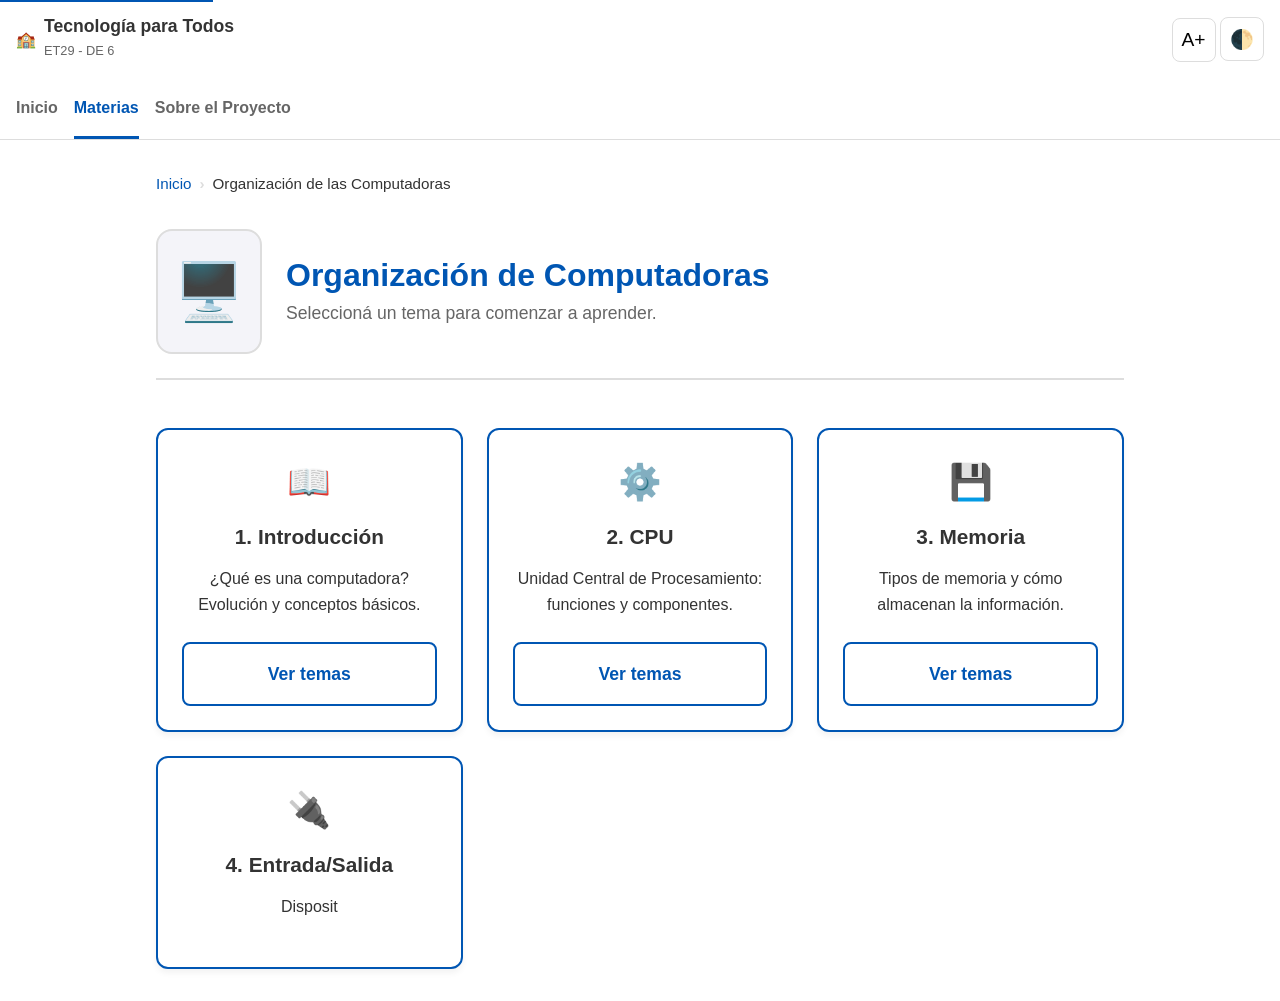
==== mat-OC.html @ 17945e08 "materia: Organización de las computadoras" ====
<!DOCTYPE html>
<html lang="es">
<head>
    <meta charset="UTF-8">
    <meta name="viewport" content="width=device-width, initial-scale=1.0">
    <title>Organización de las Computadoras - ET29</title>
    
    <link rel="stylesheet" href="css/style.css">
    <link rel="stylesheet" href="css/materias.css">
    
    <meta name="description" content="Aprende sobre la arquitectura básica y el funcionamiento interno de las computadoras.">
    <script src="js/main.js" defer></script>
</head>
<body>

    <a href="#contenido-principal" class="saltar-contenido">Saltar al contenido principal</a>

    <header class="encabezado-principal">
        <div class="contenedor-header">
            <a href="index.html" class="logo" aria-label="Inicio - Tecnología para Todos">
                <span class="logo-icono" aria-hidden="true">🏫</span>
                <div class="logo-texto">
                    <strong>Tecnología para Todos</strong>
                    <span>ET29 - DE 6</span>
                </div>
            </a>
            <div class="controles-accesibilidad">
                <button class="btn-accesibilidad" aria-label="Aumentar tamaño de texto" title="Aumentar letra">A+</button>
                <button class="btn-accesibilidad" aria-label="Cambiar contraste" title="Modo oscuro">🌓</button>
            </div>
        </div>
        <nav class="navegacion-principal" aria-label="Navegación principal">
            <ul>
                <li><a href="index.html">Inicio</a></li>
                <li><a href="index.html#materias" class="activo" aria-current="page">Materias</a></li>
                <li><a href="sobre.html">Sobre el Proyecto</a></li>
            </ul>
        </nav>
    </header>

    <main id="contenido-principal" class="contenedor-pagina">
        
        <nav class="migas-de-pan" aria-label="Migas de pan">
            <ol>
                <li><a href="index.html">Inicio</a></li>
                <li aria-current="page">Organización de las Computadoras</li>
            </ol>
        </nav>

        <div class="cabecera-materia">
            <div class="titulo-materia-icono">
                <span class="icono-grande" aria-hidden="true">🖥️</span>
                <div>
                    <h1>Organización de Computadoras</h1>
                    <p>Seleccioná un tema para comenzar a aprender.</p>
                </div>
            </div>
        </div>

        <section class="seccion-temas">
            <div class="grilla-materias"> 
                
                <article class="tarjeta-materia activa">
                    <div class="tarjeta-cabecera">
                        <span class="icono" aria-hidden="true">📖</span>
                        <h3>1. Introducción</h3>
                    </div>
                    <p>¿Qué es una computadora? Evolución y conceptos básicos.</p>
                    <a href="#" class="btn btn-secundario btn-bloque">Ver temas</a>
                </article>

                <article class="tarjeta-materia activa">
                    <div class="tarjeta-cabecera">
                        <span class="icono" aria-hidden="true">⚙️</span>
                        <h3>2. CPU</h3>
                    </div>
                    <p>Unidad Central de Procesamiento: funciones y componentes.</p>
                    <a href="tema-cpu.html" class="btn btn-secundario btn-bloque">Ver temas</a>
                </article>

                <article class="tarjeta-materia activa">
                    <div class="tarjeta-cabecera">
                        <span class="icono" aria-hidden="true">💾</span>
                        <h3>3. Memoria</h3>
                    </div>
                    <p>Tipos de memoria y cómo almacenan la información.</p>
                    <a href="#" class="btn btn-secundario btn-bloque">Ver temas</a>
                </article>

                <article class="tarjeta-materia activa">
                    <div class="tarjeta-cabecera">
                        <span class="icono" aria-hidden="true">🔌</span>
                        <h3>4. Entrada/Salida</h3>
                    </div>
                    <p>Disposit
---- css/style.css ----
/* ========================================================
   VARIABLES GLOBALES (Fáciles de mantener)
   ======================================================== */
:root {
    --color-primario: #0056b3;
    --color-primario-hover: #003d82;
    --color-fondo: #ffffff;
    --color-texto: #333333;
    --color-texto-suave: #666666;
    --color-gris-claro: #f4f4f9;
    --color-borde: #dddddd;
    
    /* Variables de tamaño de fuente relativas (em/rem) para accesibilidad */
    --fuente-base: 16px;
}

/* ========================================================
   RESET Y ESTILOS BASE (Mobile First)
   ======================================================== */
html {
    scroll-behavior: smooth; /* Hace que el deslizamiento sea animado y suave */
}

* {
    margin: 0;
    padding: 0;
    box-sizing: border-box;
}

body {
    font-family: -apple-system, BlinkMacSystemFont, "Segoe UI", Roboto, Arial, sans-serif;
    background-color: var(--color-fondo);
    color: var(--color-texto);
    font-size: var(--fuente-base);
    line-height: 1.6;
}

/* Ocultar elementos visualmente pero mantenerlos para lectores de pantalla */
.sr-only {
    position: absolute;
    width: 1px;
    height: 1px;
    padding: 0;
    margin: -1px;
    overflow: hidden;
    clip: rect(0, 0, 0, 0);
    border: 0;
}

/* Enlace "Saltar al contenido" para navegación por teclado */
.saltar-contenido {
    position: absolute;
    top: -40px;
    left: 0;
    background: var(--color-primario);
    color: white;
    padding: 8px;
    z-index: 100;
    transition: top 0.2s;
}
.saltar-contenido:focus {
    top: 0;
}

/* Para que el "Focus" sea bien visible (WCAG) */
*:focus-visible {
    outline: 3px solid #ff9900;
    outline-offset: 2px;
}

/* ========================================================
   ENCABEZADO Y NAVEGACIÓN (Diseñado para pulgares)
   ======================================================== */
.encabezado-principal {
    border-bottom: 1px solid var(--color-borde);
    position: sticky;
    top: 0;
    background-color: var(--color-fondo);
    z-index: 10;
}

.contenedor-header {
    display: flex;
    justify-content: space-between;
    align-items: center;
    padding: 1rem;
}

.logo {
    display: flex;
    align-items: center;
    gap: 0.5rem;
    text-decoration: none;
    color: var(--color-texto);
}

.logo-texto strong {
    display: block;
    font-size: 1.1rem;
    line-height: 1.2;
}

.logo-texto span {
    font-size: 0.8rem;
    color: var(--color-texto-suave);
}

.btn-accesibilidad {
    background: none;
    border: 1px solid var(--color-borde);
    border-radius: 8px;
    padding: 0.5rem;
    min-width: 44px; /* ZONA TÁCTIL WCAG */
    min-height: 44px;
    font-size: 1.2rem;
    cursor: pointer;
}

/* Navegación horizontal scrollable para celular */
.navegacion-principal ul {
    display: flex;
    list-style: none;
    overflow-x: auto; /* Permite deslizar si no entran los items */
    padding: 0 1rem;
    gap: 1rem;
    -webkit-overflow-scrolling: touch;
}

.navegacion-principal a {
    display: block;
    padding: 1rem 0; /* Zona táctil alta */
    text-decoration: none;
    color: var(--color-texto-suave);
    font-weight: bold;
    white-space: nowrap;
}

.navegacion-principal a.activo {
    color: var(--color-primario);
    border-bottom: 3px solid var(--color-primario);
}

/* ========================================================
   CONTENIDO PRINCIPAL Y HERO
   ======================================================== */
main {
    padding: 1.5rem 1rem;
}

.hero {
    text-align: center;
    margin-bottom: 3rem;
}

.hero h1 {
    font-size: 2.2rem;
    margin-bottom: 1rem;
    line-height: 1.2;
}

.hero p {
    font-size: 1.1rem;
    color: var(--color-texto-suave);
    margin-bottom: 1.5rem;
}

/* Buscador grande y amigable */
.buscador {
    display: flex;
    flex-direction: column;
    gap: 0.5rem;
}

.buscador input {
    padding: 1rem;
    border: 2px solid var(--color-borde);
    border-radius: 8px;
    font-size: 1rem;
    width: 100%;
}

.btn {
    padding: 1rem 1.5rem;
    border: none;
    border-radius: 8px;
    font-size: 1.1rem;
    font-weight: bold;
    cursor: pointer;
    text-align: center;
    text-decoration: none;
    display: inline-block;
    min-height: 48px; /* ZONA TÁCTIL MÍNIMA MÓVIL */
}

.btn-primario {
    background-color: var(--color-primario);
    color: white;
}

.btn-primario:hover {
    background-color: var(--color-primario-hover);
}

.btn-bloque {
    display: block;
    width: 100%;
    margin-top: 1rem;
}

/* ========================================================
   TARJETAS DE MATERIAS (Corrección Centrado y Alineación)
   ======================================================== */
.seccion-materias h2 {
    margin-bottom: 1rem;
    font-size: 1.5rem;
}

/* 1. Usamos CSS Grid para que no se deformen en escritorio */
.grilla-materias {
    display: grid;
    grid-template-columns: 1fr; /* 1 columna en celulares */
    gap: 1.5rem;
    align-items: stretch; /* Hace que todas las tarjetas de la fila tengan la misma altura */
}

/* 2. Ajuste de las tarjetas para centrar todo */
.tarjeta-materia {
    background: var(--color-gris-claro);
    border: 2px solid var(--color-borde);
    border-radius: 12px;
    padding: 1.5rem;
    display: flex;
    flex-direction: column; /* Apila el contenido verticalmente */
    align-items: center; /* Centra los elementos horizontalmente */
    text-align: center; /* Centra los textos */
    height: 100%;
}

.tarjeta-materia.activa {
    border-color: var(--color-primario);
    background: white;
    box-shadow: 0 4px 6px rgba(0,0,0,0.05);
}

/* 3. El icono ahora va arriba del título para un centrado perfecto */
.tarjeta-cabecera {
    display: flex;
    flex-direction: column;
    align-items: center;
    gap: 0.8rem;
    margin-bottom: 1rem;
}

.tarjeta-cabecera h3 {
    font-size: 1.3rem;
    line-height: 1.3;
}

.icono {
    font-size: 2.2rem; /* Icono un poquito más grande para destacar */
}

/* 4. Magia para alinear botones: El párrafo ocupa el espacio vacío */
.tarjeta-materia p {
    flex-grow: 1; 
    margin-bottom: 1.5rem;
    width: 100%;
}

/* 5. Magia para alinear botones: Se pega siempre al fondo */
.btn-bloque {
    margin-top: auto; 
    width: 100%;
}

.bloqueada {
    opacity: 0.7;
    justify-content: center; /* Mantiene el contenido bloqueado bien centrado */
}

/* ========================================================
   MEDIA QUERIES (ADAPTACIÓN A ESCRITORIO)
   ======================================================== */
@media (min-width: 768px) {
    main {
        max-width: 1000px;
        margin: 0 auto;
        padding: 3rem 2rem;
    }

    .buscador {
        flex-direction: row;
        max-width: 600px;
        margin: 0 auto;
    }

    .buscador input {
        flex-grow: 1;
    }

    .buscador .btn {
        width: auto;
    }

    /* Aquí evitamos que la 4ta tarjeta se estire gigante */
    .grilla-materias {
        grid-template-columns: repeat(auto-fill, minmax(280px, 1fr)); 
    }
}

/* ========================================================
   FOOTER
   ======================================================== */
.pie-pagina {
    background-color: var(--color-gris-claro);
    padding: 2rem 1rem;
    text-align: center;
    font-size: 0.9rem;
    color: var(--color-texto-suave);
    margin-top: 2rem;
}

/* ========================================================
   MEDIA QUERIES (ADAPTACIÓN A PANTALLAS GRANDES - PC/TABLET)
   ======================================================== */
@media (min-width: 768px) {
    main {
        max-width: 900px;
        margin: 0 auto;
        padding: 3rem 2rem;
    }

    .buscador {
        flex-direction: row;
        max-width: 600px;
        margin: 0 auto;
    }

    .buscador input {
        flex-grow: 1;
    }

    .buscador .btn {
        width: auto;
    }

    .grilla-materias {
        flex-direction: row;
        flex-wrap: wrap;
    }

    .tarjeta-materia {
        flex: 1 1 calc(33.333% - 1.5rem);
    }
}

/* ========================================================
   ATAJOS POR AÑO (Píldoras más grandes)
   ======================================================== */
.cabecera-materias {
    margin-bottom: 2rem;
}

.atajos-anios {
    display: flex;
    gap: 0.8rem; /* Un poquito más de separación entre botones */
    margin-top: 1.5rem;
    flex-wrap: wrap; 
}

.pildora-atajo {
    background-color: var(--color-gris-claro);
    color: var(--color-primario);
    padding: 0.8rem 1.5rem; /* Aumentamos el espacio interno (arriba/abajo y lados) */
    border-radius: 30px; /* Bordes un poco más redondeados para acompañar el nuevo tamaño */
    text-decoration: none;
    font-weight: bold;
    font-size: 1.1rem; /* Letra más grande (antes era 0.9rem) */
    border: 2px solid var(--color-borde); /* Borde un poco más grueso */
    min-height: 54px; /* Aumentamos la zona táctil (antes era 44px) */
    display: inline-flex;
    align-items: center;
    justify-content: center; /* Centra el texto perfectamente */
    flex-grow: 1; /* NUEVO: Hace que los botones se estiren para ocupar el espacio disponible en el celular */
    text-align: center;
    transition: all 0.2s ease; /* Transición suave para el color */
}

.pildora-atajo:hover, 
.pildora-atajo:active {
    background-color: var(--color-primario);
    color: white;
    border-color: var(--color-primario);
}

/* ========================================================
   COMPENSACIÓN PARA EL MENÚ FIJO (Scroll Margin)
   ======================================================== */
#materias,
#anio-4,
#anio-5,
#anio-6 {
    scroll-margin-top: 100px; /* Evita que el encabezado tape el título al hacer clic */
}
---- css/materias.css ----
/* ========================================================
   ESTILOS ESPECÍFICOS: PÁGINAS DE MATERIAS Y TEMAS
   ======================================================== */

/* Contenedor general para dar respiro lateral */
.contenedor-pagina {
    padding: 2rem 1rem;
    max-width: 1000px;
    margin: 0 auto;
}

/* ========================================================
   MIGAS DE PAN (Breadcrumbs)
   ======================================================== */
.migas-de-pan {
    margin-bottom: 2rem;
    font-size: 0.95rem;
}

.migas-de-pan ol {
    list-style: none;
    padding: 0;
    display: flex;
    flex-wrap: wrap;
    gap: 0.5rem;
}

.migas-de-pan li {
    display: inline-flex;
    align-items: center;
    color: var(--color-texto);
}

.migas-de-pan li:not(:last-child)::after {
    content: "›"; /* Flecha separadora */
    margin-left: 0.5rem;
    color: var(--color-borde);
    font-weight: bold;
}

.migas-de-pan a {
    color: var(--color-primario);
    text-decoration: none;
    font-weight: 500;
}

.migas-de-pan a:hover {
    text-decoration: underline;
}

/* ========================================================
   CABECERA DE LA MATERIA
   ======================================================== */
.cabecera-materia {
    margin-bottom: 3rem;
    padding-bottom: 1.5rem;
    border-bottom: 2px solid var(--color-borde);
}

.titulo-materia-icono {
    display: flex;
    align-items: center;
    gap: 1.5rem;
}

.icono-grande {
    font-size: 3.5rem;
    background-color: var(--color-gris-claro);
    padding: 1rem;
    border-radius: 16px;
    border: 2px solid var(--color-borde);
}

.titulo-materia-icono h1 {
    font-size: 2rem;
    color: var(--color-primario);
    margin-bottom: 0.3rem;
    line-height: 1.2;
}

.titulo-materia-icono p {
    color: var(--color-texto-suave);
    font-size: 1.1rem;
}

/* ========================================================
   BOTÓN SECUNDARIO (Con borde)
   ======================================================== */
.btn-secundario {
    background-color: transparent;
    color: var(--color-primario);
    border: 2px solid var(--color-primario);
    margin-top: auto;
    width: 100%;
}

.btn-secundario:hover {
    background-color: var(--color-primario);
    color: white;
}

/* ========================================================
   BANNER COMUNIDAD
   ======================================================== */
.banner-comunidad {
    background-color: #FFF8E1; /* Amarillo suave/cálido */
    border: 1px solid #FFE082;
    border-radius: 12px;
    padding: 1.5rem;
    margin-top: 4rem;
    display: flex;
    align-items: center;
    gap: 1rem;
    color: #5D4037;
}

.banner-comunidad .icono-banner {
    font-size: 2rem;
}

/* ========================================================
   ADAPTACIÓN A CELULARES (Media Queries)
   ======================================================== */
@media (max-width: 600px) {
    .titulo-materia-icono {
        flex-direction: column;
        text-align: center;
        gap: 1rem;
    }
    
    .banner-comunidad {
        flex-direction: column;
        text-align: center;
    }
}
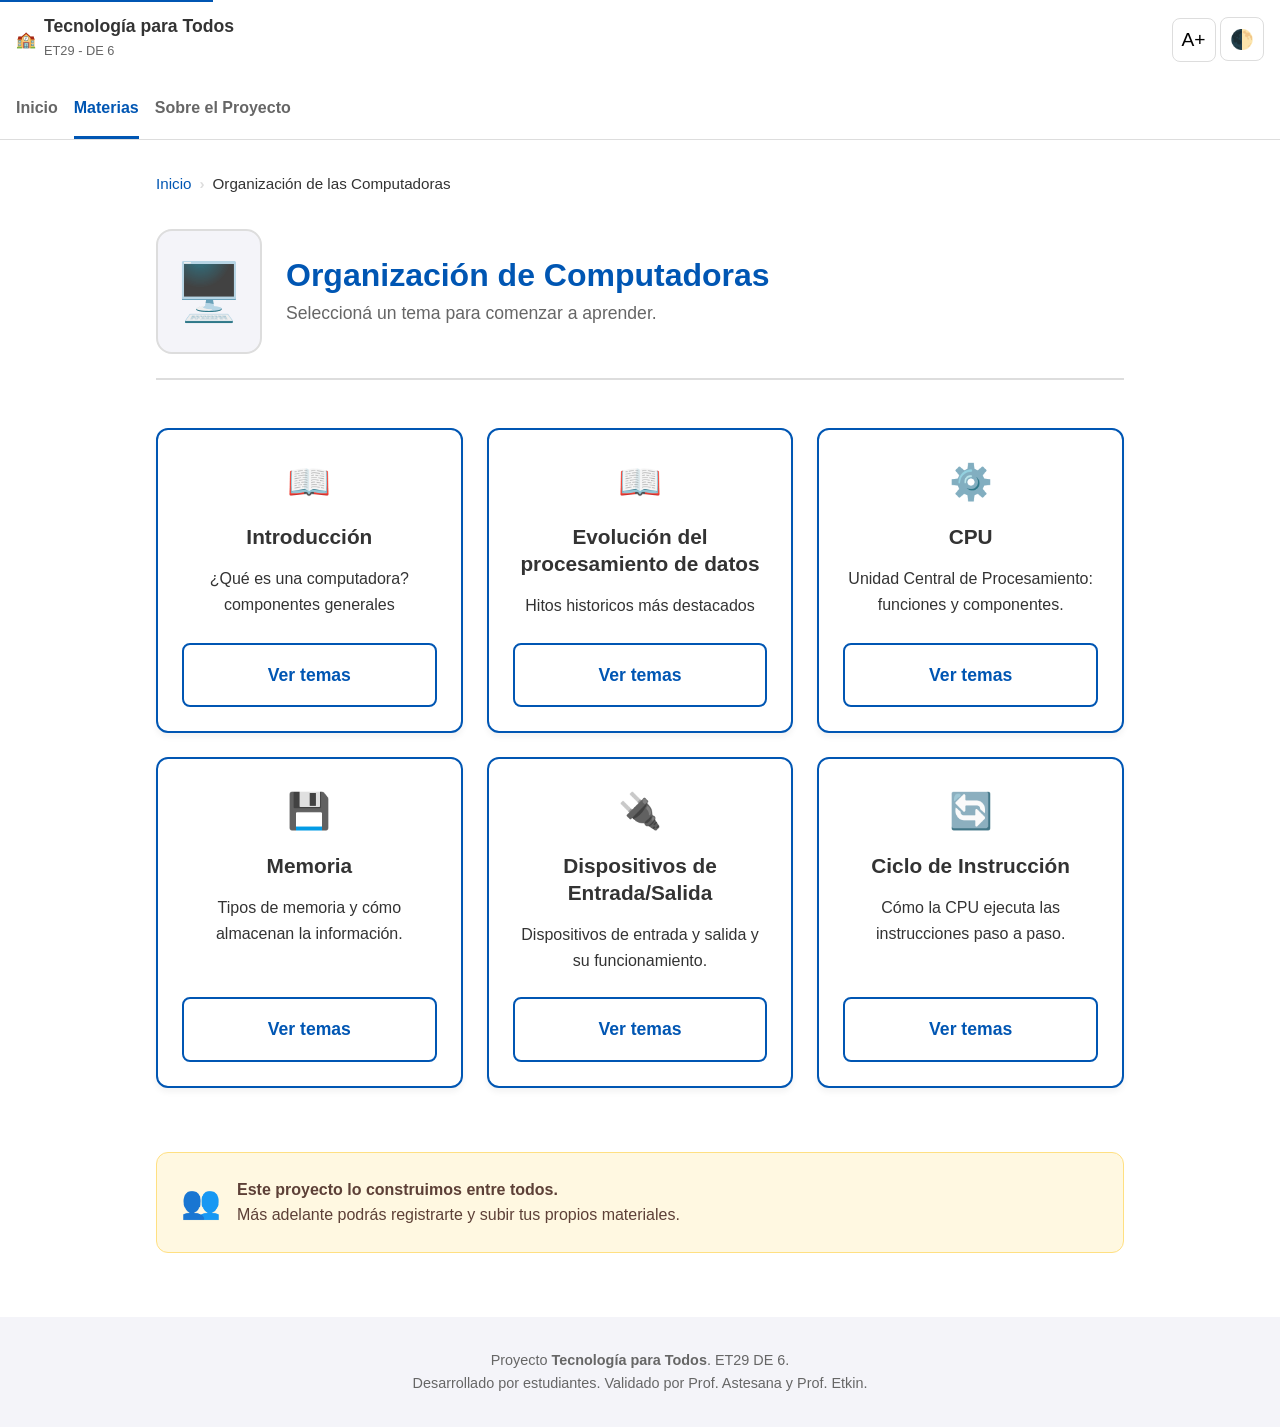
==== commit e820841f: "OC:introducción y jerarquización de carpetas" ====
--- a/mat-OC.html
+++ b/mat-OC.html
@@ -63,25 +63,34 @@
                 <article class="tarjeta-materia activa">
                     <div class="tarjeta-cabecera">
                         <span class="icono" aria-hidden="true">📖</span>
-                        <h3>1. Introducción</h3>
+                        <h3>Introducción</h3>
                     </div>
-                    <p>¿Qué es una computadora? Evolución y conceptos básicos.</p>
+                    <p>¿Qué es una computadora? componentes generales</p>
+                    <a href="Mat/OC/introOC.html" class="btn btn-secundario btn-bloque">Ver temas</a>
+                </article>
+
+                <article class="tarjeta-materia activa">
+                    <div class="tarjeta-cabecera">
+                        <span class="icono" aria-hidden="true">📖</span>
+                        <h3>Evolución del procesamiento de datos</h3>
+                    </div>
+                    <p>Hitos historicos más destacados</p>
                     <a href="#" class="btn btn-secundario btn-bloque">Ver temas</a>
                 </article>
 
                 <article class="tarjeta-materia activa">
                     <div class="tarjeta-cabecera">
                         <span class="icono" aria-hidden="true">⚙️</span>
-                        <h3>2. CPU</h3>
+                        <h3>CPU</h3>
                     </div>
                     <p>Unidad Central de Procesamiento: funciones y componentes.</p>
-                    <a href="tema-cpu.html" class="btn btn-secundario btn-bloque">Ver temas</a>
+                    <a href="Mat/OC/cpu.html" class="btn btn-secundario btn-bloque">Ver temas</a>
                 </article>
 
                 <article class="tarjeta-materia activa">
                     <div class="tarjeta-cabecera">
                         <span class="icono" aria-hidden="true">💾</span>
-                        <h3>3. Memoria</h3>
+                        <h3>Memoria</h3>
                     </div>
                     <p>Tipos de memoria y cómo almacenan la información.</p>
                     <a href="#" class="btn btn-secundario btn-bloque">Ver temas</a>
@@ -90,6 +99,35 @@
                 <article class="tarjeta-materia activa">
                     <div class="tarjeta-cabecera">
                         <span class="icono" aria-hidden="true">🔌</span>
-                        <h3>4. Entrada/Salida</h3>
+                        <h3>Dispositivos de Entrada/Salida</h3>
                     </div>
-                    <p>Disposit+                    <p>Dispositivos de entrada y salida y su funcionamiento.</p>
+                    <a href="#" class="btn btn-secundario btn-bloque">Ver temas</a>
+                </article>
+
+                <article class="tarjeta-materia activa">
+                    <div class="tarjeta-cabecera">
+                        <span class="icono" aria-hidden="true">🔄</span>
+                        <h3>Ciclo de Instrucción</h3>
+                    </div>
+                    <p>Cómo la CPU ejecuta las instrucciones paso a paso.</p>
+                    <a href="#" class="btn btn-secundario btn-bloque">Ver temas</a>
+                </article>
+
+            </div>
+        </section>
+
+        <aside class="banner-comunidad">
+            <span class="icono-banner" aria-hidden="true">👥</span>
+            <p><strong>Este proyecto lo construimos entre todos.</strong><br> Más adelante podrás registrarte y subir tus propios materiales.</p>
+        </aside>
+
+    </main>
+
+    <footer class="pie-pagina">
+        <p>Proyecto <strong>Tecnología para Todos</strong>. ET29 DE 6.</p>
+        <p>Desarrollado por estudiantes. Validado por Prof. Astesana y Prof. Etkin.</p>
+    </footer>
+
+</body>
+</html>
--- a/css/materias.css
+++ b/css/materias.css
@@ -132,4 +132,238 @@
         flex-direction: column;
         text-align: center;
     }
+}
+
+/* ========================================================
+   LISTA DE RECURSOS (Pantalla Temas Ej: CPU)
+   ======================================================== */
+.instruccion-recurso {
+    margin-bottom: 1.5rem;
+    color: var(--color-texto-suave);
+    font-size: 1.1rem;
+}
+
+.lista-recursos {
+    list-style: none;
+    padding: 0;
+    display: flex;
+    flex-direction: column;
+    gap: 1rem;
+}
+
+.tarjeta-recurso {
+    display: flex;
+    align-items: center;
+    background-color: white;
+    border: 2px solid var(--color-borde);
+    border-radius: 12px;
+    padding: 1.2rem;
+    text-decoration: none;
+    color: var(--color-texto);
+    transition: all 0.2s ease;
+}
+
+.tarjeta-recurso:hover {
+    border-color: var(--color-primario);
+    box-shadow: 0 4px 6px rgba(0,0,0,0.05);
+    transform: translateY(-2px);
+}
+
+.recurso-icono {
+    font-size: 1.8rem;
+    margin-right: 1.5rem;
+    background-color: var(--color-gris-claro);
+    width: 50px;
+    height: 50px;
+    display: flex;
+    align-items: center;
+    justify-content: center;
+    border-radius: 8px;
+    flex-shrink: 0; /* Evita que el icono se achique */
+}
+
+.recurso-texto {
+    flex-grow: 1; /* Ocupa todo el espacio disponible empujando la flecha al final */
+}
+
+.recurso-texto h3 {
+    margin-bottom: 0.2rem;
+    font-size: 1.2rem;
+    color: var(--color-primario);
+}
+
+.recurso-texto p {
+    margin: 0;
+    font-size: 0.95rem;
+    color: #555;
+}
+
+.recurso-flecha {
+    font-size: 2rem;
+    color: var(--color-borde);
+    font-weight: bold;
+    padding-left: 1rem;
+}
+
+.tarjeta-recurso:hover .recurso-flecha {
+    color: var(--color-primario);
+}
+
+/* Ocultar elementos visualmente pero mantenerlos para lectores de pantalla */
+.sr-only {
+    position: absolute;
+    width: 1px;
+    height: 1px;
+    padding: 0;
+    margin: -1px;
+    overflow: hidden;
+    clip: rect(0, 0, 0, 0);
+    border: 0;
+}
+
+/* ========================================================
+   BANNER PRÓXIMAMENTE (Funcionalidad Futura - Verde)
+   ======================================================== */
+.banner-proximamente {
+    background-color: #E8F5E9; /* Verde muy suave */
+    border: 1px solid #A5D6A7;
+    border-radius: 12px;
+    padding: 1.5rem;
+    margin-top: 3rem;
+    display: flex;
+    align-items: center;
+    gap: 1rem;
+    color: #2E7D32;
+}
+
+.banner-proximamente .icono-banner {
+    font-size: 2rem;
+}
+
+@media (max-width: 600px) {
+    .banner-proximamente {
+        flex-direction: column;
+        text-align: center;
+    }
+}
+
+/* ========================================================
+   PANTALLA DE DETALLE (RECURSO / VIDEO)
+   ======================================================== */
+
+/* Grilla responsive para la pantalla del video */
+.contenedor-recurso {
+    display: grid;
+    grid-template-columns: 1fr; /* Por defecto (celular): 1 columna */
+    gap: 2rem;
+    margin-top: 1rem;
+}
+
+/* En PC, el video ocupa el 66% y el sidebar el 33% */
+@media (min-width: 900px) {
+    .contenedor-recurso {
+        grid-template-columns: 2fr 1fr; 
+        align-items: start;
+    }
+}
+
+.recurso-principal {
+    display: flex;
+    flex-direction: column;
+    gap: 1.5rem;
+}
+
+/* Truco CSS para que el video de YouTube sea 100% responsive y no se deforme */
+.contenedor-video {
+    position: relative;
+    padding-bottom: 56.25%; /* Relación de aspecto 16:9 estricta */
+    height: 0;
+    overflow: hidden;
+    border-radius: 12px;
+    background-color: #000;
+    border: 2px solid var(--color-borde);
+}
+
+.contenedor-video iframe {
+    position: absolute;
+    top: 0;
+    left: 0;
+    width: 100%;
+    height: 100%;
+}
+
+.btn-volver {
+    display: inline-flex;
+    align-items: center;
+    justify-content: center;
+    max-width: max-content; /* Para que el botón no ocupe toda la pantalla en PC */
+    padding: 0.8rem 1.5rem;
+    border-radius: 8px;
+    font-size: 1rem;
+}
+
+/* Sidebar derecho */
+.recurso-sidebar {
+    display: flex;
+    flex-direction: column;
+    gap: 1.5rem;
+}
+
+.tarjeta-info {
+    background-color: var(--color-gris-claro);
+    border: 1px solid var(--color-borde);
+    border-radius: 12px;
+    padding: 1.5rem;
+}
+
+.tarjeta-info h3 {
+    font-size: 1.2rem;
+    color: var(--color-primario);
+    margin-bottom: 1rem;
+    border-bottom: 2px solid var(--color-borde);
+    padding-bottom: 0.5rem;
+}
+
+.tarjeta-info p {
+    font-size: 0.95rem;
+    color: var(--color-texto);
+    margin-bottom: 0.8rem;
+}
+
+/* Sección del PDF */
+.material-descarga {
+    display: flex;
+    align-items: center;
+    gap: 1rem;
+    background-color: white;
+    padding: 1rem;
+    border-radius: 8px;
+    border: 1px solid var(--color-borde);
+}
+
+.icono-pdf {
+    font-size: 2rem;
+}
+
+.info-pdf {
+    display: flex;
+    flex-direction: column;
+    flex-grow: 1;
+}
+
+.info-pdf strong {
+    font-size: 0.95rem;
+    color: var(--color-texto);
+}
+
+.info-pdf span {
+    font-size: 0.8rem;
+    color: var(--color-texto-suave);
+}
+
+.btn-chico {
+    padding: 0.5rem 1rem;
+    font-size: 0.9rem;
+    min-height: auto;
+    border-radius: 6px;
 }
